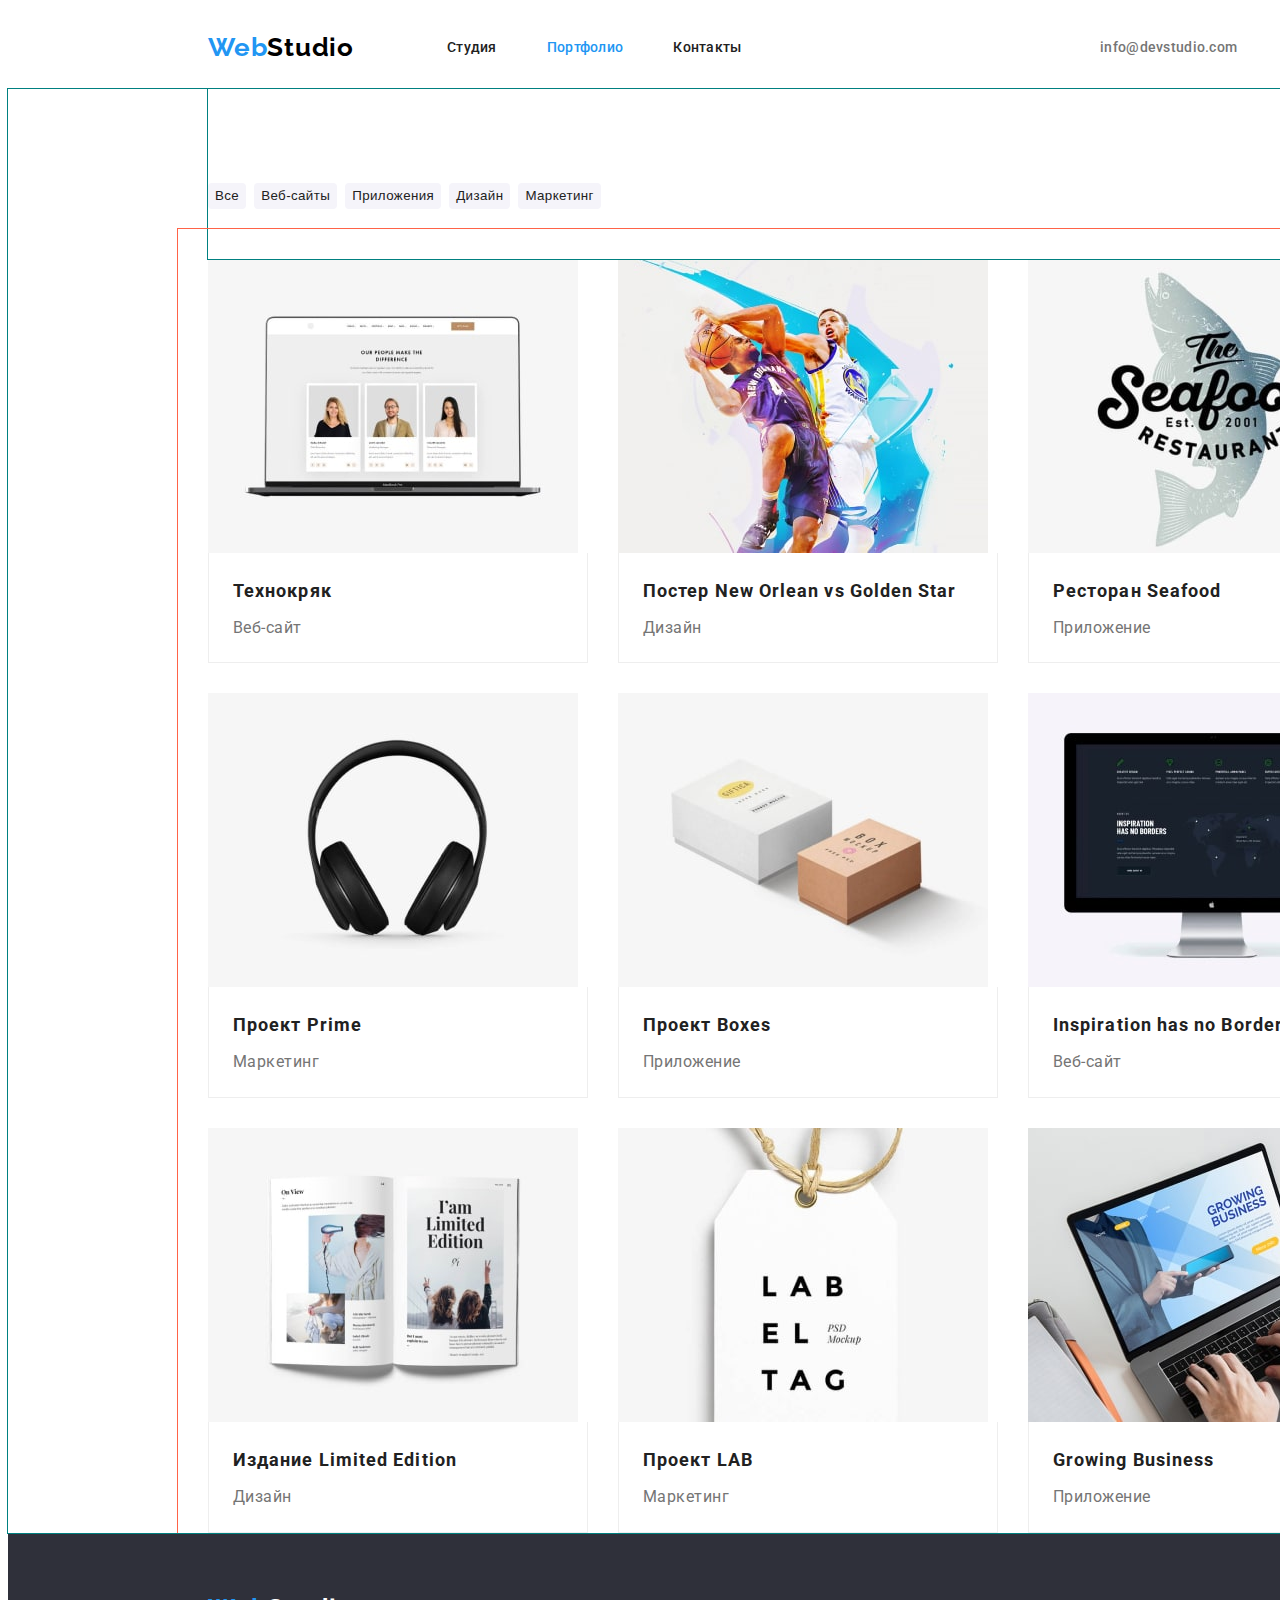
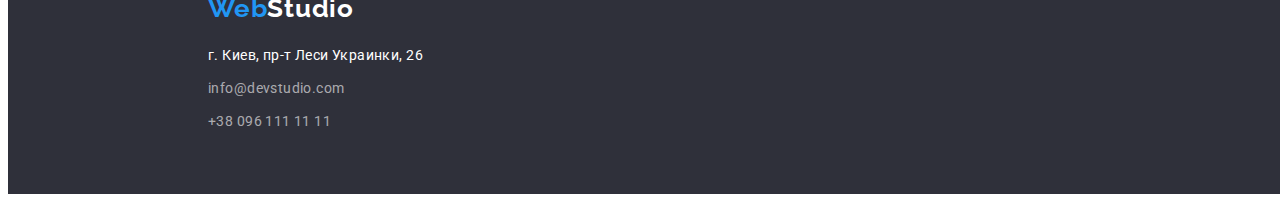
==== portfolio.html @ b5d1a8a9 "копия работы 2" ====
<!DOCTYPE html>
<html lang="ru">
<head>
    <meta charset="UTF-8">
    <meta http-equiv="X-UA-Compatible" content="IE=edge">
    <meta name="viewport" content="width=device-width, initial-scale=1.0">
    <meta name="description" content="Web Studio, Заказать Разработку Десктопного приложения, Мобильного приложения. Недорого: Быстро, Качественно, Уникальный Дизайн.">
    <title>Web Studio - Разработка приложений</title>
    <link rel="shortcut icon" href="image/Favicon.png" type="image/x-icon">
    <link rel="stylesheet" href="https://cdnjs.cloudflare.com/ajax/libs/modern-normalize/1.1.0/modern-normalize.min.css"
        integrity="sha512-wpPYUAdjBVSE4KJnH1VR1HeZfpl1ub8YT/NKx4PuQ5NmX2tKuGu6U/JRp5y+Y8XG2tV+wKQpNHVUX03MfMFn9Q=="
        crossorigin="anonymous" referrerpolicy="no-referrer">
    <link rel="preconnect" href="https://fonts.googleapis.com">
    <link rel="preconnect" href="https://fonts.gstatic.com" crossorigin>
    <link href="https://fonts.googleapis.com/css2?family=Raleway:wght@700&family=Roboto:wght@400;500;700;900&display=swap"
        rel="stylesheet">
    <link rel="stylesheet" href="css/style.css">
</head>
<body>
    
    <!-- Шапка -->

    <header class="header">
        <div class="header-container container ">
    
            <!-- Главная навигация -->
    
            <nav class="navigation">
                <div class="logo-thumb">
                    <a class="logo" lang="en" href="index.html"><span class="logo-web">Web</span><span
                            class="logo-studio">Studio</span></a>
                </div>
                <ul class="navigation-list list">
                    <li class="navigation-li"><a class="navigation-link" href="index.html">Студия</a></li>
                    <li class="navigation-li"><a class="navigation-link nav" href="portfolio.html">Портфолио</a></li>
                    <li class="navigation-li"><a class="navigation-link" href="/">Контакты</a></li>
                </ul>
            </nav>
    
            <!-- Связь -->
            <ul class="connection list">
                <li class="connection-li"><a class="navigation-connect"
                        href="mailto:info@devstudio.com">info@devstudio.com</a></li>
                <li class="connection-li"><a class="navigation-connect" href="tel:+380961111111">+38 096 111 11 11</a></li>
            </ul>
        </div>
    </header>

        <!-- Портфолио -->

        <section class="portfolio ">

            <div class="container">

                <h1 class="visually-hidden">Портфолио</h1>   <!-- Скрытый, для семантики -->

                <!-- Фильтры портфлио -->

                <div class="filter-block ">
                    <ul class="filtre list">
                        <li class="filtre-btn"><button class="filtre-list" name="button">Все</button></li>
                        <li class="filtre-btn"><button class="filtre-list" name="button">Веб-сайты</button></li>
                        <li class="filtre-btn"><button class="filtre-list" name="button">Приложения</button></li>
                        <li class="filtre-btn"><button class="filtre-list" name="button">Дизайн</button></li>
                        <li class="filtre-btn"><button class="filtre-list" name="button">Маркетинг</button></li>
                    </ul>
                </div>
                

                <!-- Портфолио-Все  -->

                <div>

                    <ul class="content list">

                        <!-- Технокряк -->

                        <li class="content-list">
                            <div class="card">
                                <div class="content-list-item list">
                                    <img class="image" src="./image/portfolio/tehnokryak.jpg" alt="Технокряк" width="370" height="294">
                                </div>
                                <div class="box">
                                    <h2 class="caption">Технокряк</h2>
                                    <p class="subtitle">Веб-сайт</p>
                                </div>
                            </div>
                        </li>

                        <!-- Постер New Orlean vs Golden Star -->

                        <li class="content-list">
                            <div class="card">
                                <div class="content-list-item list">
                                    <img class="image" src="./image/portfolio/Poster-Ne-Orlean-vs-Golden-Star.jpg" alt="Постер New Orlean vs Golden Star" width="370" height="294">
                                </div>
                                <div class="box">
                                    <h2 class="caption" lang="en">Постер New Orlean vs Golden Star</h2>
                                    <p class="subtitle">Дизайн</p>
                                </div>
                            </div>
                        </li>
                        
                        <!-- Ресторан Seafood -->

                        <li class="content-list">
                            <div class="card">
                                <div class="content-list-item list">
                                    <img class="image" src="./image/portfolio/Restoran-Seafood.jpg" alt="Ресторан Seafood" width="370" height="294">
                                </div>
                                <div class="box">
                                    <h2 class="caption" lang="en">Ресторан Seafood</h2>
                                    <p class="subtitle">Приложение</p>
                                </div>
                            </div>
                        </li>

                        <!-- Проект Prime -->

                        <li class="content-list">
                            <div class="card">
                                <div class="content-list-item list">
                                    <img class="image" src="./image/portfolio/Proekt-Prime.jpg" alt="Проект Prime" width="370" height="294">
                                </div>
                                <div class="box">
                                    <h2 class="caption" lang="en">Проект Prime</h2>
                                    <p class="subtitle">Маркетинг</p>
                                </div>
                            </div>
                        </li>

                        <!-- Проект Boxes -->

                        <li class="content-list">
                            <div class="card">
                                <div class="content-list-item list">
                                    <img class="image" src="./image/portfolio/Proekt-Boxes.jpg" alt="Проект Boxes" width="370" height="294">
                                </div>
                                <div class="box">
                                    <h2 class="caption" lang="en">Проект Boxes</h2>
                                    <p class="subtitle">Приложение</p>
                                </div>
                            </div>
                        </li>
                        
                        <!-- Inspiration has no Borders -->

                        <li class="content-list">
                            <div class="card">
                                <div class="content-list-item list">
                                    <img class="image" src="./image/portfolio/Inspiration-has-no-Borders.jpg" alt="Inspiration has no Borders" width="370" height="294">
                                </div>
                                <div class="box">
                                    <h2 class="caption" lang="en">Inspiration has no Borders</h2>
                                    <p class="subtitle">Веб-сайт</p>
                                </div>
                            </div>  
                        </li>

                        <!-- Издание Limited Edition -->

                        <li class="content-list">
                            <div class="card">
                                <div class="content-list-item list">
                                    <img class="image" src="./image/portfolio/Izdanie-Limited-Edition.jpg" alt="Издание Limited Edition" width="370" height="294">
                                </div>
                                <div class="box">
                                    <h2 class="caption" lang="en">Издание Limited Edition</h2>
                                    <p class="subtitle">Дизайн</p>
                                </div>
                            </div>
                        </li>
                        
                        <!-- Проект LAB -->

                        <li class="content-list">
                            <div class="card">
                                <div class="content-list-item list">
                                    <img class="image" src="./image/portfolio/Proekt-LAB.jpg" alt="Проект LAB" width="370" height="294">
                                </div>  
                                <div class="box">
                                    <h2 class="caption" lang="en">Проект LAB</h2>
                                    <p class="subtitle">Маркетинг</p>
                                </div>
                            </div>
                        </li>

                        <!-- Growing Business -->

                        <li class="content-list">
                            <div class="card">
                                <div class="content-list-item list">
                                    <img class="image" src="./image/portfolio/Growing-Business.jpg" alt="Growing Business" width="370" height="294">
                                </div>
                                <div class="box">
                                    <h2 class="caption" lang="en">Growing Business</h2>
                                    <p class="subtitle">Приложение</p>
                                </div>
                            </div>
                        </li>
                    </ul>
                </div>
            </div>
        </section>

        <!-- Подвал -->

    <footer class="footer">
        <div class="container">
    
            <!-- Логотип -->
    
            <a class="logo logo-footer" lang="en" href="index.html"><span class="logo-web">Web</span><span
                    class="logo-studio-footer">Studio</span></a>
    
            <!-- Блок адресс -->
    
            <address class="address">
                <a class="footer-navigation list"
                    href="https://www.google.com/maps/place/%D0%B1%D1%83%D0%BB.+%D0%9B%D0%B5%D1%81%D0%B8+%D0%A3%D0%BA%D1%80%D0%B0%D0%B8%D0%BD%D0%BA%D0%B8,+26,+%D0%9A%D0%B8%D0%B5%D0%B2,"
                    target="_blank" rel="noreferrer noopeneer">г. Киев, пр-т Леси Украинки, 26</a>
                <a class="footer-connect mail list" href="mailto:info@devstudio.com">info@devstudio.com</a>
                <a class="footer-connect tel list" href="tel:+380961111111">+38 096 111 11 11</a>
            </address>
        </div>
    </footer>
</body>

</html>
---- css/style.css ----
:root {
  --page-text: #212121;
  --primary-text-color: #757575;
  --secondary-text-color: #2196f3;
  --third-text-color: #ffffff;
  --primary-background-color: #ffffff;
  --secondary-background-color: #f5f4fa;
}

body {
  font-family: 'Roboto', sans-serif;
  background: var(--primary-background-color);
  color: var(--page-text);
  font-size: 16px;
  font-style: normal;
}

h1,
h2,
h3,
h4,
h5,
h6,
p {
  margin: 0;
}

ul {
  margin-top: 0;
  margin-bottom: 0;
}

/* ----------------Шапка--------------- */

/* ---Логотип--- */

.header {
  width: 1600px;
  margin-right: auto;
  margin-left: auto;
  align-items: center;
  background-color: var(--primary-background-color);
}

.header-container {
  display: flex;
  align-items: center;
  border-bottom: 1px solid #ececec;
}

/* ---Контейнер--- */

.container {
  width: 1200px;
  margin: 0 auto;
  padding: 0 15px;
}

.logo-thumb {
  display: block;
  padding-top: 24px;
  padding-bottom: 25px;
  margin-right: 93px;
}

.logo {
  font-family: 'Raleway', sans-serif;
  text-decoration: none;
  font-weight: 700;
  font-size: 26px;
  line-height: 1.192;
  letter-spacing: 0.03em;
}

.logo-web {
  color: var(--secondary-text-color);
}

.logo-studio {
  color: #000000;
}

/* ---Навигация--- */

.navigation {
  display: flex;
  align-items: center;
}

.navigation-list {
  display: flex;
  padding: 0;
}

/* Сброс стилей */

.list {
  list-style: none;
  text-decoration: none;
  font-style: normal;
}

.navigation-list .navigation-li:not(:last-child) {
  margin-right: 50px;
}

.navigation-link {
  color: var(--page-text);
  text-decoration: none;
  font-weight: 500;
  font-size: 14px;
  line-height: 1.14;
  letter-spacing: 0.02em;

  display: block;
  padding: 16px 0;
}

.nav {
  color: var(--secondary-text-color);
}

.navigation-link:hover,
.navigation-link:focus {
  color: var(--secondary-text-color);
}

/* ---Связь--- */

.connection {
  display: flex;
  margin-left: auto;
  padding: 0;
}

.connection-li + .connection-li {
  margin-left: 50px;
}

.navigation-connect {
  color: var(--primary-text-color);
  text-decoration: none;
  font-weight: 500;
  font-size: 14px;
  line-height: 1.14;
  letter-spacing: 0.02em;

  display: block;
  padding: 16px 0;
}

.navigation-connect:hover,
.navigation-connect:focus {
  color: var(--secondary-text-color);
}

/* --------------Блок герой--------------- */

.hero-section {
  text-align: center;
  padding-bottom: 94px;
}

.hero {
  width: 1600px;
  margin-right: auto;
  margin-left: auto;
  align-items: center;
  background-color: #2f303a;
}

.hero-image {
  display: block;
}

.hero-content {
  display: block;
  padding-top: 200px;
  padding-bottom: 200px;
}

.hero-text {
  color: var(--third-text-color);
  font-weight: 900;
  font-size: 44px;
  line-height: 1.36;
  text-align: center;
  letter-spacing: 0.06em;
  text-transform: uppercase;

  margin-bottom: 30px;
  /* outline: 1px solid tomato; */
  display: inline-block;
  padding: 0 46px;
}

.button {
  color: var(--third-text-color);
  background-color: var(--secondary-text-color);
  border: 1px solid transparent;
  border-radius: 4px;
  cursor: pointer;
  height: 50px;
  min-width: 200px;
  text-align: center;

  padding: 10px 32px;
  display: block;
  margin: 0 auto;
}

.button:hover,
.button:focus,
.button:active {
  background-color: #188ce8;
}

/* ---------------Особенности----------- */

/* скрытый текст Особенности */

.visually-hidden {
  position: absolute;
  width: 1px;
  height: 1px;
  margin: -1px;
  padding: 0;
  overflow: hidden;
  border: 0;
  clip: rect(0 0 0 0);
}

.feature-section {
  width: 1600px;
  margin-right: auto;
  margin-left: auto;
  padding-bottom: 94px;
  background-color: var(--primary-background-color);
}

.item {
  display: flex;
  padding: 0;
}

.item-list:not(:last-child) {
  margin-right: 30px;
}

.headline {
  color: var(--page-text);
  font-weight: 700;
  font-size: 14px;
  line-height: 1.14;
  letter-spacing: 0.03em;
  text-transform: uppercase;

  display: inline-block;
  margin-bottom: 10px;
}

.text {
  color: var(--primary-text-color);
  font-size: 14px;
  line-height: 1.71;
  letter-spacing: 0.03em;

  display: inline-block;
}

/* -------------Чем мы занимаемся----------- */
.occupation-section {
  width: 1600px;
  margin-right: auto;
  margin-left: auto;
  background-color: var(--primary-background-color);
}

.occupation {
  /* outline: 1px solid tomato; */
  padding-bottom: 94px;
}

.heading {
  font-weight: 700;
  font-size: 36px;
  line-height: 1.16;
  text-align: center;
  letter-spacing: 0.03em;

  display: block;
  margin-bottom: 50px;
}

.heading-list {
  display: flex;
  padding: 0;
}

.heading-li {
  display: block;
}

.heading-li:not(:last-child) {
  margin-right: 30px;
}

.occupation-image {
  display: block;
  max-width: 100%;
}

/* ---------------Наша команда-------------- */

.command-section {
  background-color: var(--secondary-background-color);
  /* outline: 1px solid rgb(35, 180, 16); */
  width: 1600px;
  margin-right: auto;
  margin-left: auto;
}

.command {
  padding: 94px 0;
  margin: 0 auto;
}

.command-heading {
  color: var(--page-text);
  font-weight: 700;
  font-size: 36px;
  line-height: 1.16;
  text-align: center;
  letter-spacing: 0.03em;

  display: block;
  margin-bottom: 50px;
}

.command-item {
  display: flex;
  justify-content: center;
  padding: 0;
}

.command-list {
  min-height: 368px;
  border-radius: 0px 0px 4px 4px;
  box-shadow: 0px 1px 3px rgba(0, 0, 0, 0.12), 0px 1px 1px rgba(0, 0, 0, 0.14),
    0px 2px 1px rgba(0, 0, 0, 0.2);
  background-color: var(--primary-background-color);
}

.command-list:not(:last-child) {
  margin-right: 30px;
}

.command-image {
  display: block;
  max-width: 100%;
  margin-bottom: 30px;
}

.command-name {
  color: var(--page-text);
  font-weight: 500;
  font-size: 16px;
  line-height: 1.18;
  text-align: center;
  letter-spacing: 0.03em;
  margin-bottom: 10px;
}

.commands-position {
  color: var(--primary-text-color);
  font-size: 16px;
  line-height: 1.18;
  text-align: center;
  letter-spacing: 0.03em;
}

/* --------------Портфолио------------ */

.portfolio {
  width: 1600px;
  margin-right: auto;
  margin-left: auto;
  background-color: var(--primary-background-color);

  outline: 1px solid teal;
}

.filter-block {
  /* margin-left: auto;
  margin-right: auto; */
  /* margin-bottom: 20px; */

  outline: 1px solid teal;
  padding-top: 94px;
}

.filtre {
  display: flex;
  padding: 0;
  /* justify-content: center; */
}

.filtre-btn:not(:last-child) {
  margin-right: 8px;
}

.filtre-list {
  color: var(--page-text);
  border: 1px solid transparent;
  background-color: #f5f4fa;
  border-radius: 4px;
  font-weight: 500;
  line-height: 1.62;
  text-align: center;
  letter-spacing: 0.03em;
  cursor: pointer;

  display: block;
  margin-bottom: 50px;
}

.filtre-list:hover,
.filtre-list:focus {
  color: var(--third-text-color);
  background-color: #2196f3;
}

/* ---Портфолио-Все--- */

/* .portfolio-content {
  display: flex;
} */

.content {
  display: flex;
  flex-wrap: wrap;
  padding: 0;

  margin-top: -30px;
  margin-bottom: 0;
  margin-left: -30px;

  outline: 1px solid tomato;
}

.content > .content-list {
  flex-basis: calc(100% / 3 - 30px);

  margin-top: 30px;
  margin-left: 30px;
  max-height: auto;
}

.image {
  display: block;
  height: auto;
  max-width: 100%;
}

.box {
  padding: 20px 24px;
  border-left: 1px solid #eeeeee;
  border-right: 1px solid #eeeeee;
  border-bottom: 1px solid #eeeeee;
}

.caption {
  color: var(--page-text);
  font-weight: 700;
  font-size: 18px;
  line-height: 2;
  letter-spacing: 0.06em;
}

.subtitle {
  color: var(--primary-text-color);
  line-height: 1.87;
  letter-spacing: 0.03em;

  margin-top: 4px;
}

/* ---------------Подвал -------------*/

.footer {
  width: 1600px;
  background-color: #2f303a;
  margin-left: auto;
  margin-right: auto;
}

/* ---Логотип--- */

.logo-footer {
  display: block;
  padding-top: 60px;
  margin-bottom: 20px;
}

.logo-studio-footer {
  color: #ffffff;
}

/* ---Блок адресс--- */

/* .address {} */

.footer-navigation {
  color: var(--third-text-color);
  font-size: 14px;
  line-height: 1.71;
  letter-spacing: 0.03em;

  display: block;
  margin-bottom: 9px;
}

.footer-navigation:hover,
.footer-navigation:focus {
  color: var(--secondary-text-color);
}
.footer-connect {
  color: rgb(255, 255, 255, 0.6);
  font-size: 14px;
  line-height: 1.71;
  letter-spacing: 0.03em;

  display: block;
  margin-bottom: 9px;
}

.footer-connect:hover,
.footer-connect:focus {
  color: var(--secondary-text-color);
}

.tel {
  padding-bottom: 60px;
  padding-right: 0;
  margin-right: 0;
}
.footer-group {
  /* flex-direction: column; */
}
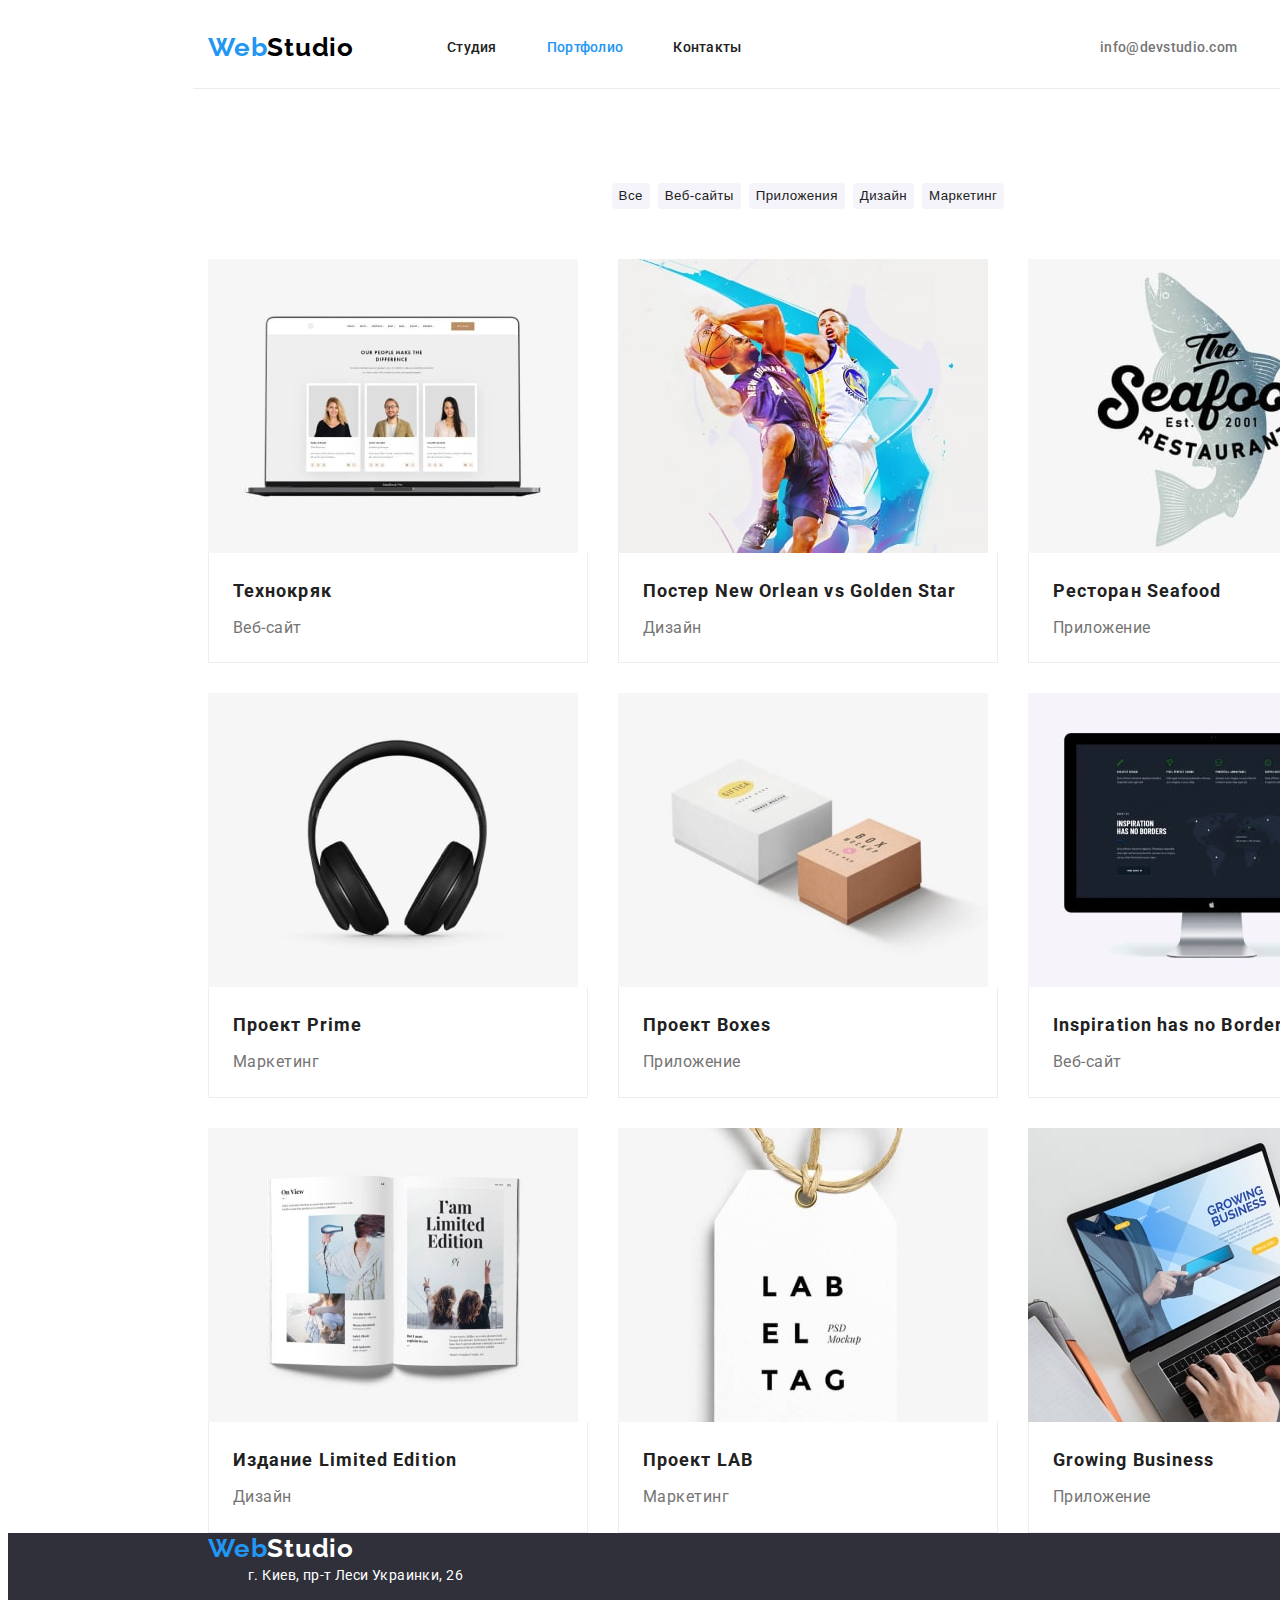
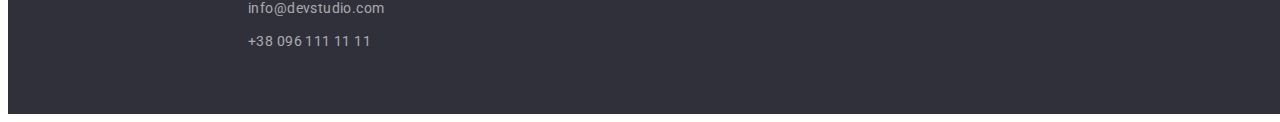
==== commit 5e0469f8: "работа с флекс бокс" ====
--- a/portfolio.html
+++ b/portfolio.html
@@ -209,18 +209,27 @@
         <div class="container">
     
             <!-- Логотип -->
-    
-            <a class="logo logo-footer" lang="en" href="index.html"><span class="logo-web">Web</span><span
+                 <div class="logo-footer-test">
+                    <a class="logo logo-footer" lang="en" href="index.html"><span class="logo-web">Web</span><span
                     class="logo-studio-footer">Studio</span></a>
-    
+                 </div>
+
             <!-- Блок адресс -->
     
             <address class="address">
-                <a class="footer-navigation list"
-                    href="https://www.google.com/maps/place/%D0%B1%D1%83%D0%BB.+%D0%9B%D0%B5%D1%81%D0%B8+%D0%A3%D0%BA%D1%80%D0%B0%D0%B8%D0%BD%D0%BA%D0%B8,+26,+%D0%9A%D0%B8%D0%B5%D0%B2,"
-                    target="_blank" rel="noreferrer noopeneer">г. Киев, пр-т Леси Украинки, 26</a>
-                <a class="footer-connect mail list" href="mailto:info@devstudio.com">info@devstudio.com</a>
-                <a class="footer-connect tel list" href="tel:+380961111111">+38 096 111 11 11</a>
+                <ul class="adr-test">
+                    <li class="address-list list">
+                        <a class="footer-navigation list"
+                            href="https://www.google.com/maps/place/%D0%B1%D1%83%D0%BB.+%D0%9B%D0%B5%D1%81%D0%B8+%D0%A3%D0%BA%D1%80%D0%B0%D0%B8%D0%BD%D0%BA%D0%B8,+26,+%D0%9A%D0%B8%D0%B5%D0%B2,"
+                            target="_blank" rel="noreferrer noopeneer">г. Киев, пр-т Леси Украинки, 26</a></li>
+                    <li class="address-list list">
+                        <a class="footer-connect mail list" href="mailto:info@devstudio.com">info@devstudio.com</a></li>
+                    <li class="address-list list">
+                        <a class="footer-connect tel list" href="tel:+380961111111">+38 096 111 11 11</a></li>
+                </ul>
+                
+                
+                
             </address>
         </div>
     </footer>
--- a/css/style.css
+++ b/css/style.css
@@ -387,22 +387,19 @@
   margin-left: auto;
   background-color: var(--primary-background-color);
 
-  outline: 1px solid teal;
+  /* outline: 1px solid teal; */
 }
 
 .filter-block {
-  /* margin-left: auto;
-  margin-right: auto; */
-  /* margin-bottom: 20px; */
-
-  outline: 1px solid teal;
+  /* outline: 1px solid teal; */
   padding-top: 94px;
 }
 
 .filtre {
   display: flex;
   padding: 0;
-  /* justify-content: center; */
+  margin-bottom: 50px;
+  justify-content: center;
 }
 
 .filtre-btn:not(:last-child) {
@@ -421,7 +418,6 @@
   cursor: pointer;
 
   display: block;
-  margin-bottom: 50px;
 }
 
 .filtre-list:hover,
@@ -432,10 +428,6 @@
 
 /* ---Портфолио-Все--- */
 
-/* .portfolio-content {
-  display: flex;
-} */
-
 .content {
   display: flex;
   flex-wrap: wrap;
@@ -445,7 +437,7 @@
   margin-bottom: 0;
   margin-left: -30px;
 
-  outline: 1px solid tomato;
+  /* outline: 1px solid tomato; */
 }
 
 .content > .content-list {
@@ -497,9 +489,12 @@
 /* ---Логотип--- */
 
 .logo-footer {
-  display: block;
+  /* display: block; */
   padding-top: 60px;
   margin-bottom: 20px;
+  margin-right: 0;
+
+  padding-right: 0;
 }
 
 .logo-studio-footer {
@@ -507,8 +502,6 @@
 }
 
 /* ---Блок адресс--- */
-
-/* .address {} */
 
 .footer-navigation {
   color: var(--third-text-color);
@@ -517,13 +510,16 @@
   letter-spacing: 0.03em;
 
   display: block;
-  margin-bottom: 9px;
+  margin-right: 0;
+
+  padding-right: 0;
 }
 
 .footer-navigation:hover,
 .footer-navigation:focus {
   color: var(--secondary-text-color);
 }
+
 .footer-connect {
   color: rgb(255, 255, 255, 0.6);
   font-size: 14px;
@@ -531,7 +527,10 @@
   letter-spacing: 0.03em;
 
   display: block;
-  margin-bottom: 9px;
+  margin-top: 9px;
+  margin-right: 0;
+
+  padding-right: 0;
 }
 
 .footer-connect:hover,
@@ -544,6 +543,11 @@
   padding-right: 0;
   margin-right: 0;
 }
-.footer-group {
-  /* flex-direction: column; */
-}
+
+.address-list {
+  display: flex;
+  padding: 0;
+}
+.logo-footer-test {
+  display: block;
+}
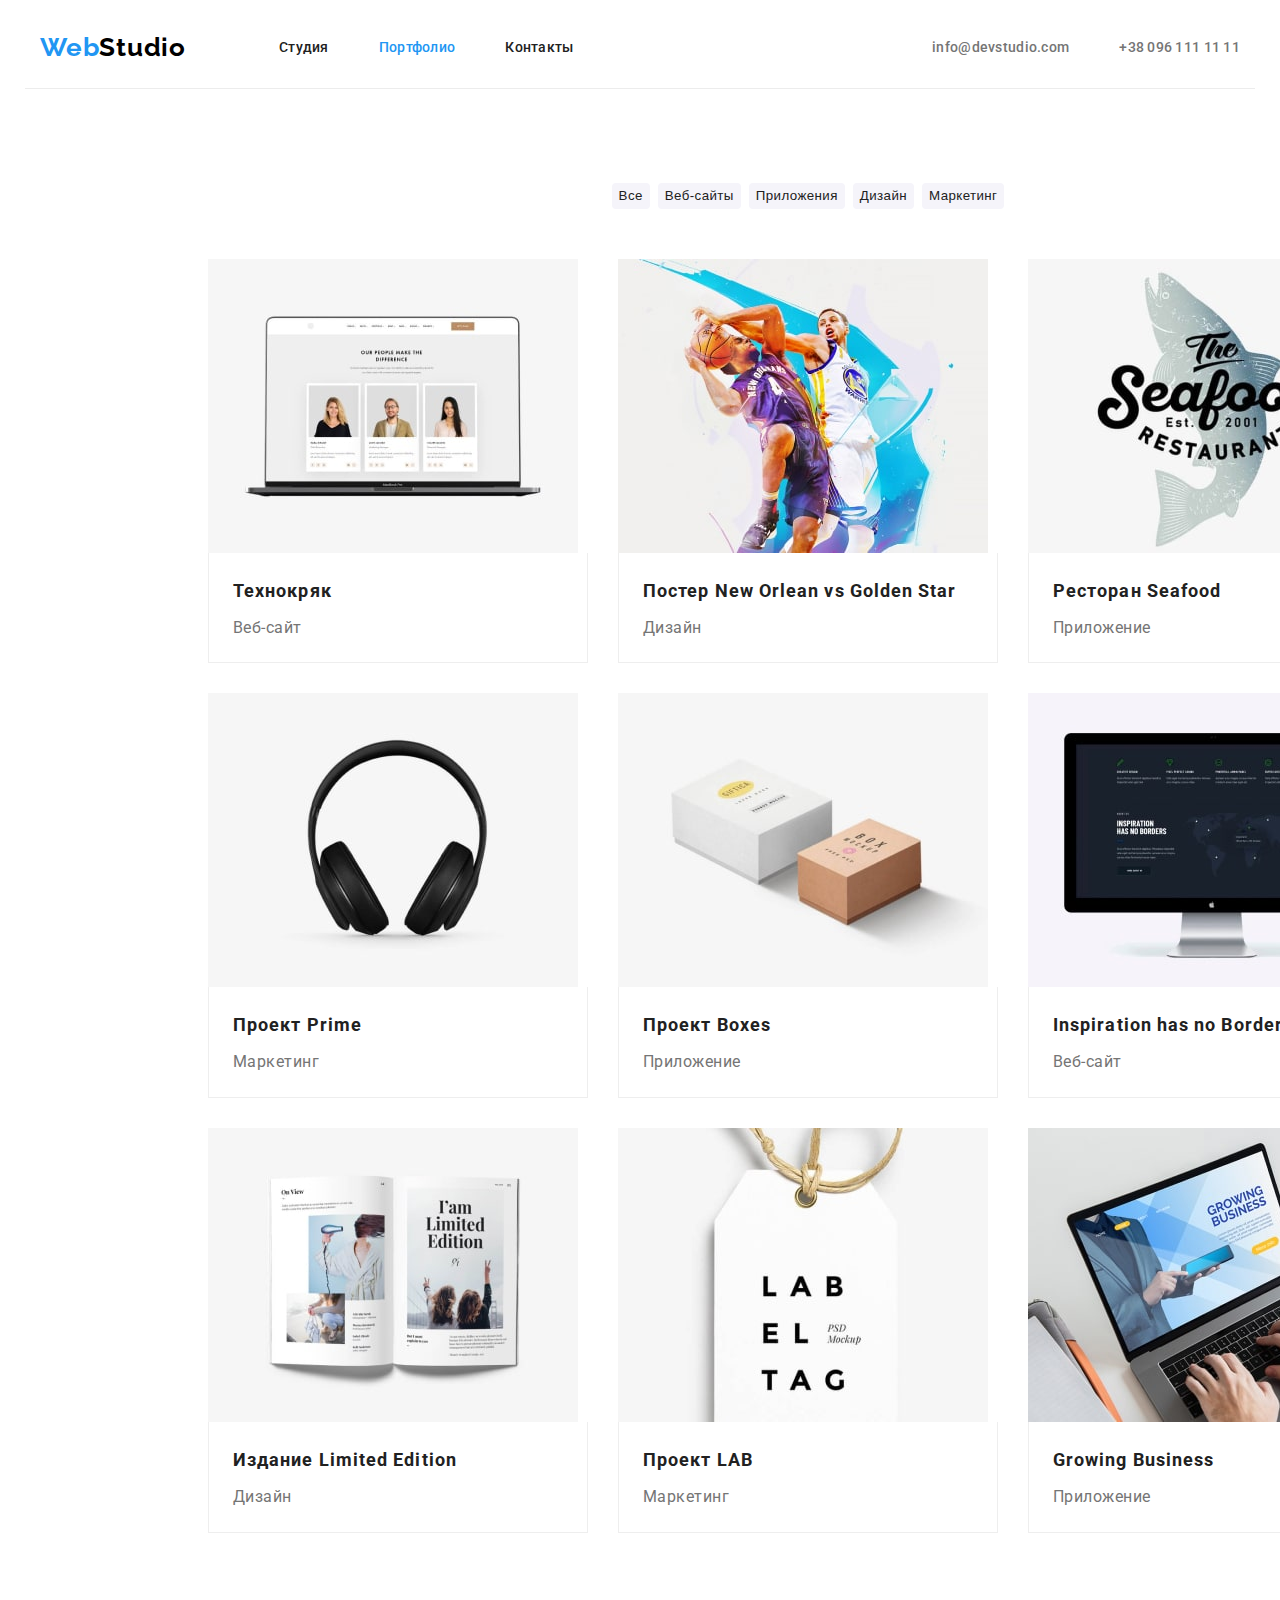
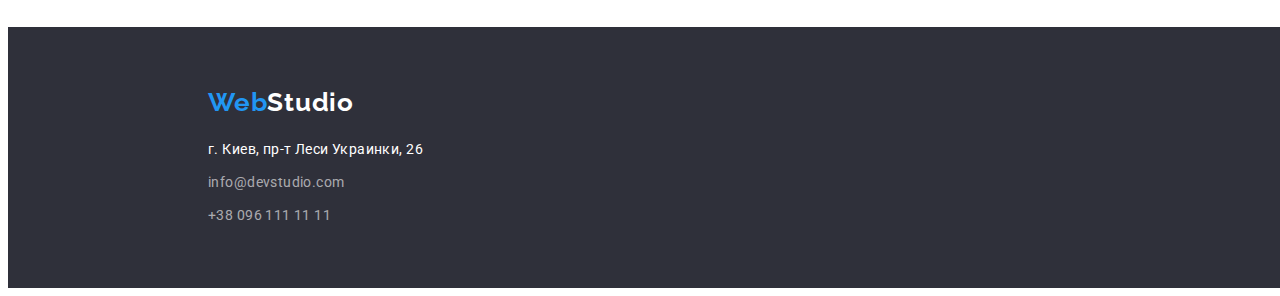
==== commit 5e72a4aa: "работа перед проверкой дз" ====
--- a/portfolio.html
+++ b/portfolio.html
@@ -209,7 +209,8 @@
         <div class="container">
     
             <!-- Логотип -->
-                 <div class="logo-footer-test">
+
+                 <div class="logo-footer-thumb">
                     <a class="logo logo-footer" lang="en" href="index.html"><span class="logo-web">Web</span><span
                     class="logo-studio-footer">Studio</span></a>
                  </div>
@@ -217,19 +218,16 @@
             <!-- Блок адресс -->
     
             <address class="address">
-                <ul class="adr-test">
+                <ul class="address-table list">
                     <li class="address-list list">
                         <a class="footer-navigation list"
                             href="https://www.google.com/maps/place/%D0%B1%D1%83%D0%BB.+%D0%9B%D0%B5%D1%81%D0%B8+%D0%A3%D0%BA%D1%80%D0%B0%D0%B8%D0%BD%D0%BA%D0%B8,+26,+%D0%9A%D0%B8%D0%B5%D0%B2,"
                             target="_blank" rel="noreferrer noopeneer">г. Киев, пр-т Леси Украинки, 26</a></li>
                     <li class="address-list list">
-                        <a class="footer-connect mail list" href="mailto:info@devstudio.com">info@devstudio.com</a></li>
+                        <a class="footer-connect list" href="mailto:info@devstudio.com">info@devstudio.com</a></li>
                     <li class="address-list list">
-                        <a class="footer-connect tel list" href="tel:+380961111111">+38 096 111 11 11</a></li>
-                </ul>
-                
-                
-                
+                        <a class="footer-connect list" href="tel:+380961111111">+38 096 111 11 11</a></li>
+                </ul> 
             </address>
         </div>
     </footer>
--- a/css/style.css
+++ b/css/style.css
@@ -26,8 +26,12 @@
 }
 
 ul {
-  margin-top: 0;
-  margin-bottom: 0;
+  margin: 0;
+  padding: 0;
+}
+
+img {
+  display: block;
 }
 
 /* ----------------Шапка--------------- */
@@ -35,10 +39,6 @@
 /* ---Логотип--- */
 
 .header {
-  width: 1600px;
-  margin-right: auto;
-  margin-left: auto;
-  align-items: center;
   background-color: var(--primary-background-color);
 }
 
@@ -89,7 +89,6 @@
 
 .navigation-list {
   display: flex;
-  padding: 0;
 }
 
 /* Сброс стилей */
@@ -100,7 +99,7 @@
   font-style: normal;
 }
 
-.navigation-list .navigation-li:not(:last-child) {
+.navigation-li:not(:last-child) {
   margin-right: 50px;
 }
 
@@ -189,9 +188,9 @@
   text-transform: uppercase;
 
   margin-bottom: 30px;
-  /* outline: 1px solid tomato; */
   display: inline-block;
   padding: 0 46px;
+  min-width: 696px;
 }
 
 .button {
@@ -231,16 +230,18 @@
 }
 
 .feature-section {
-  width: 1600px;
-  margin-right: auto;
-  margin-left: auto;
   padding-bottom: 94px;
   background-color: var(--primary-background-color);
 }
 
 .item {
   display: flex;
-  padding: 0;
+}
+
+.item-list {
+  display: block;
+  min-width: 270px;
+  min-height: 101px;
 }
 
 .item-list:not(:last-child) {
@@ -254,8 +255,6 @@
   line-height: 1.14;
   letter-spacing: 0.03em;
   text-transform: uppercase;
-
-  display: inline-block;
   margin-bottom: 10px;
 }
 
@@ -264,11 +263,10 @@
   font-size: 14px;
   line-height: 1.71;
   letter-spacing: 0.03em;
-
-  display: inline-block;
 }
 
 /* -------------Чем мы занимаемся----------- */
+
 .occupation-section {
   width: 1600px;
   margin-right: auto;
@@ -277,7 +275,6 @@
 }
 
 .occupation {
-  /* outline: 1px solid tomato; */
   padding-bottom: 94px;
 }
 
@@ -294,7 +291,6 @@
 
 .heading-list {
   display: flex;
-  padding: 0;
 }
 
 .heading-li {
@@ -314,7 +310,6 @@
 
 .command-section {
   background-color: var(--secondary-background-color);
-  /* outline: 1px solid rgb(35, 180, 16); */
   width: 1600px;
   margin-right: auto;
   margin-left: auto;
@@ -340,7 +335,6 @@
 .command-item {
   display: flex;
   justify-content: center;
-  padding: 0;
 }
 
 .command-list {
@@ -386,20 +380,14 @@
   margin-right: auto;
   margin-left: auto;
   background-color: var(--primary-background-color);
-
-  /* outline: 1px solid teal; */
-}
-
-.filter-block {
-  /* outline: 1px solid teal; */
   padding-top: 94px;
+  padding-bottom: 94px;
 }
 
 .filtre {
   display: flex;
-  padding: 0;
+  justify-content: center;
   margin-bottom: 50px;
-  justify-content: center;
 }
 
 .filtre-btn:not(:last-child) {
@@ -431,25 +419,20 @@
 .content {
   display: flex;
   flex-wrap: wrap;
-  padding: 0;
 
   margin-top: -30px;
   margin-bottom: 0;
   margin-left: -30px;
-
-  /* outline: 1px solid tomato; */
 }
 
 .content > .content-list {
   flex-basis: calc(100% / 3 - 30px);
-
   margin-top: 30px;
   margin-left: 30px;
   max-height: auto;
 }
 
 .image {
-  display: block;
   height: auto;
   max-width: 100%;
 }
@@ -473,7 +456,6 @@
   color: var(--primary-text-color);
   line-height: 1.87;
   letter-spacing: 0.03em;
-
   margin-top: 4px;
 }
 
@@ -488,31 +470,36 @@
 
 /* ---Логотип--- */
 
-.logo-footer {
-  /* display: block; */
+.logo-footer-thumb {
+  display: block;
   padding-top: 60px;
   margin-bottom: 20px;
-  margin-right: 0;
-
-  padding-right: 0;
 }
 
 .logo-studio-footer {
   color: #ffffff;
 }
 
-/* ---Блок адресс--- */
+/* ---Блок адрес--- */
+
+.address-table {
+  padding-bottom: 60px;
+  margin-top: 20px;
+}
+
+.address-list {
+  display: flex;
+}
+
+.address-list:not(:last-child) {
+  margin-bottom: 9px;
+}
 
 .footer-navigation {
   color: var(--third-text-color);
   font-size: 14px;
   line-height: 1.71;
   letter-spacing: 0.03em;
-
-  display: block;
-  margin-right: 0;
-
-  padding-right: 0;
 }
 
 .footer-navigation:hover,
@@ -527,9 +514,7 @@
   letter-spacing: 0.03em;
 
   display: block;
-  margin-top: 9px;
   margin-right: 0;
-
   padding-right: 0;
 }
 
@@ -537,17 +522,3 @@
 .footer-connect:focus {
   color: var(--secondary-text-color);
 }
-
-.tel {
-  padding-bottom: 60px;
-  padding-right: 0;
-  margin-right: 0;
-}
-
-.address-list {
-  display: flex;
-  padding: 0;
-}
-.logo-footer-test {
-  display: block;
-}
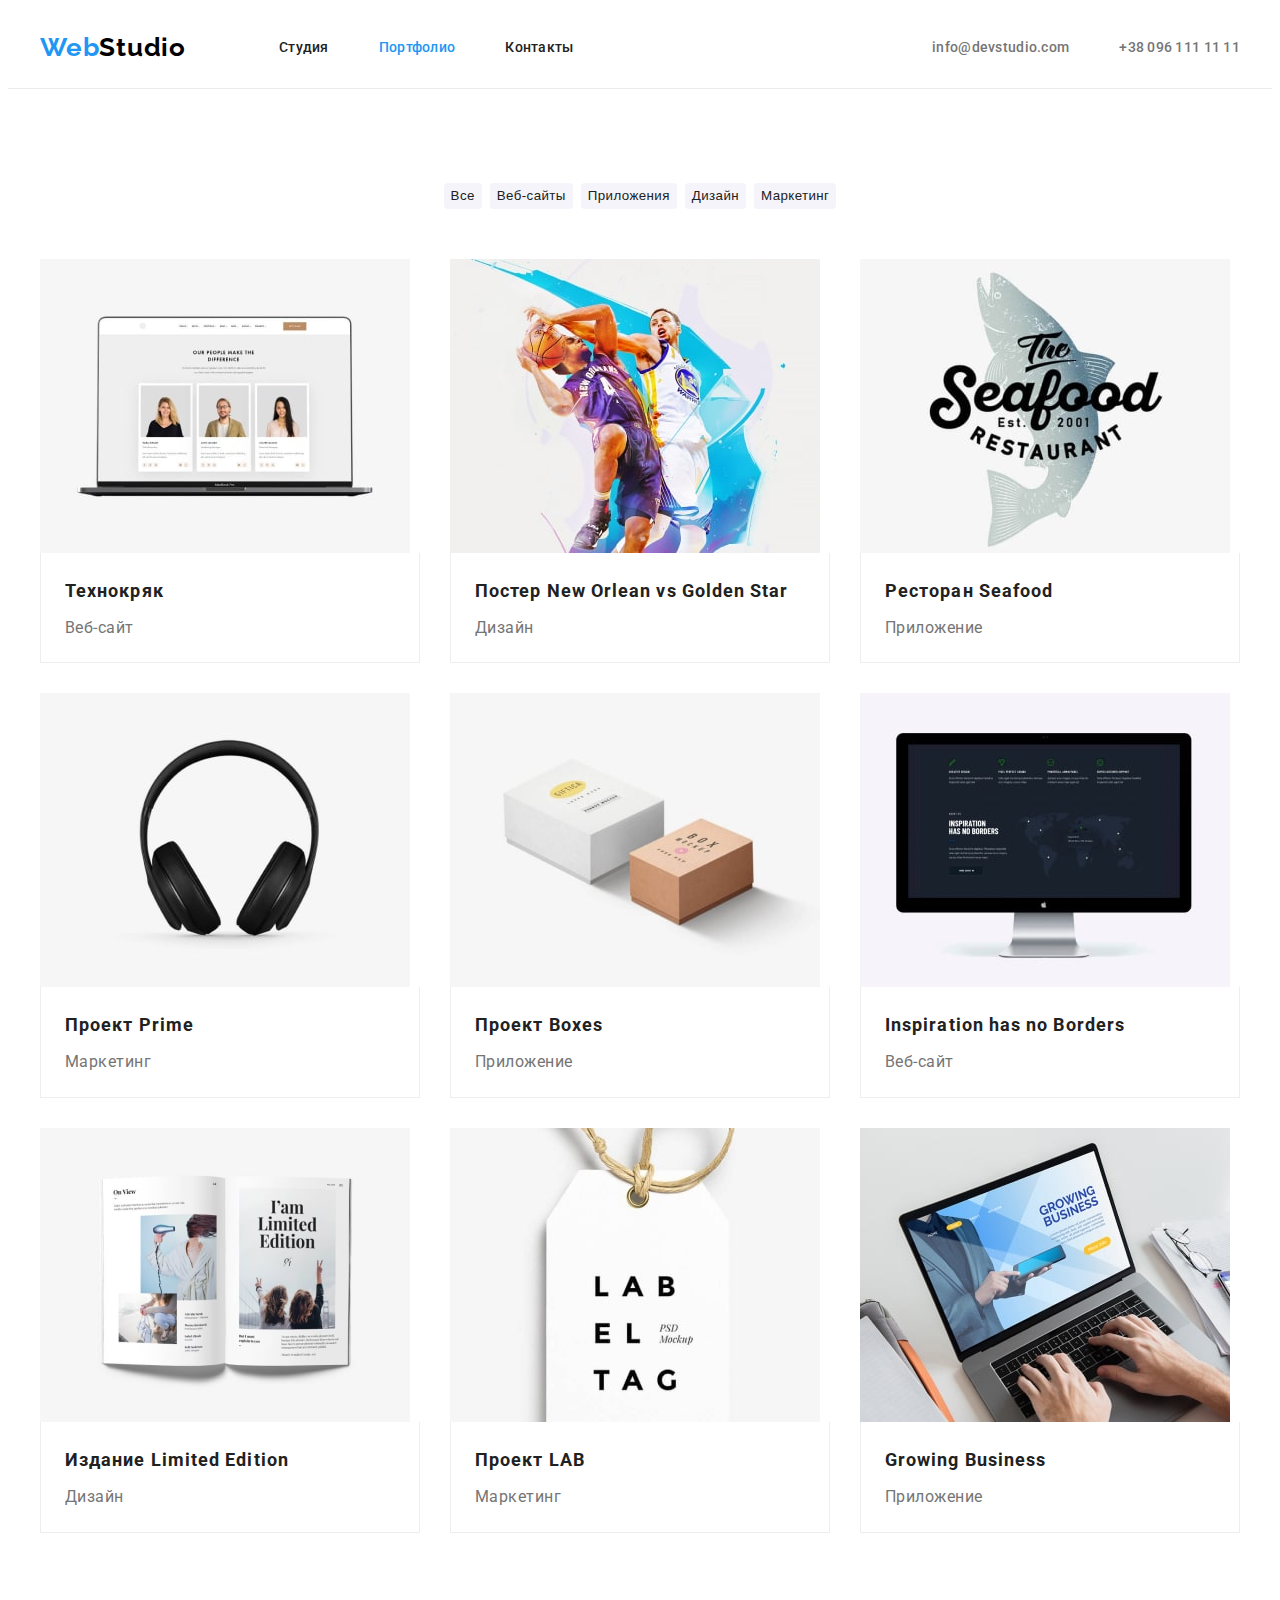
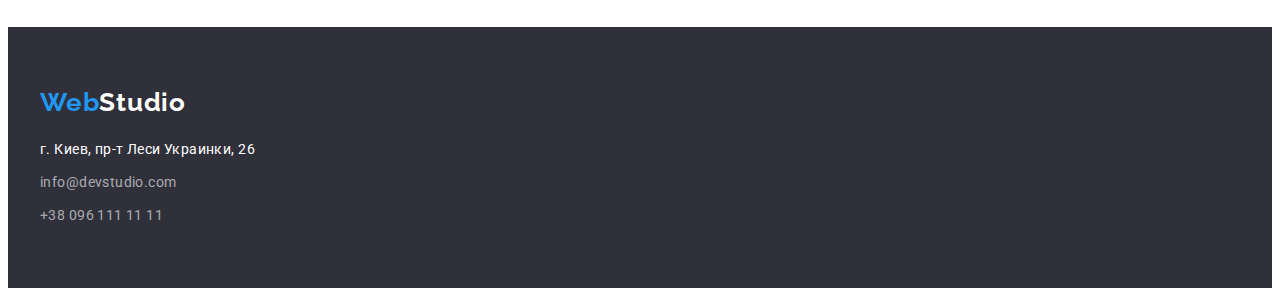
==== commit 379b3a6c: "исправление по замечаниям" ====
--- a/portfolio.html
+++ b/portfolio.html
@@ -26,10 +26,8 @@
             <!-- Главная навигация -->
     
             <nav class="navigation">
-                <div class="logo-thumb">
-                    <a class="logo" lang="en" href="index.html"><span class="logo-web">Web</span><span
-                            class="logo-studio">Studio</span></a>
-                </div>
+                <a class="logo" lang="en" href="index.html"><span class="logo-web">Web</span><span
+                    class="logo-studio">Studio</span></a>
                 <ul class="navigation-list list">
                     <li class="navigation-li"><a class="navigation-link" href="index.html">Студия</a></li>
                     <li class="navigation-li"><a class="navigation-link nav" href="portfolio.html">Портфолио</a></li>
@@ -46,191 +44,147 @@
         </div>
     </header>
 
-        <!-- Портфолио -->
+            <!-- Портфолио -->
 
-        <section class="portfolio ">
+    <section class="portfolio ">
+        <div class="container">
+            <h1 class="visually-hidden">Портфолио</h1>   <!-- Скрытый, для семантики -->
 
-            <div class="container">
+        <!-- Фильтры портфлио -->
 
-                <h1 class="visually-hidden">Портфолио</h1>   <!-- Скрытый, для семантики -->
-
-                <!-- Фильтры портфлио -->
-
-                <div class="filter-block ">
-                    <ul class="filtre list">
-                        <li class="filtre-btn"><button class="filtre-list" name="button">Все</button></li>
-                        <li class="filtre-btn"><button class="filtre-list" name="button">Веб-сайты</button></li>
-                        <li class="filtre-btn"><button class="filtre-list" name="button">Приложения</button></li>
-                        <li class="filtre-btn"><button class="filtre-list" name="button">Дизайн</button></li>
-                        <li class="filtre-btn"><button class="filtre-list" name="button">Маркетинг</button></li>
-                    </ul>
-                </div>
-                
+        <ul class="filtre list">
+            <li class="filtre-btn"><button class="filtre-list" name="button">Все</button></li>
+            <li class="filtre-btn"><button class="filtre-list" name="button">Веб-сайты</button></li>
+            <li class="filtre-btn"><button class="filtre-list" name="button">Приложения</button></li>
+            <li class="filtre-btn"><button class="filtre-list" name="button">Дизайн</button></li>
+            <li class="filtre-btn"><button class="filtre-list" name="button">Маркетинг</button></li>
+        </ul>
 
                 <!-- Портфолио-Все  -->
 
-                <div>
+        <ul class="content list">
 
-                    <ul class="content list">
+            <!-- Технокряк -->
 
-                        <!-- Технокряк -->
+            <li class="content-list">                            
+                <img class="image" src="./image/portfolio/tehnokryak.jpg" alt="Технокряк" width="370">
+                <div class="box">
+                    <h2 class="caption">Технокряк</h2>
+                    <p class="subtitle">Веб-сайт</p>
+                </div>
+            </li>
 
-                        <li class="content-list">
-                            <div class="card">
-                                <div class="content-list-item list">
-                                    <img class="image" src="./image/portfolio/tehnokryak.jpg" alt="Технокряк" width="370" height="294">
-                                </div>
-                                <div class="box">
-                                    <h2 class="caption">Технокряк</h2>
-                                    <p class="subtitle">Веб-сайт</p>
-                                </div>
-                            </div>
-                        </li>
+            <!-- Постер New Orlean vs Golden Star -->
 
-                        <!-- Постер New Orlean vs Golden Star -->
+            <li class="content-list">
+                <img class="image" src="./image/portfolio/Poster-Ne-Orlean-vs-Golden-Star.jpg" alt="Постер New Orlean vs Golden Star" width="370">
+                <div class="box">
+                    <h2 class="caption" lang="en">Постер New Orlean vs Golden Star</h2>
+                    <p class="subtitle">Дизайн</p>
+                </div>                        
+            </li>
+                
+            <!-- Ресторан Seafood -->
 
-                        <li class="content-list">
-                            <div class="card">
-                                <div class="content-list-item list">
-                                    <img class="image" src="./image/portfolio/Poster-Ne-Orlean-vs-Golden-Star.jpg" alt="Постер New Orlean vs Golden Star" width="370" height="294">
-                                </div>
-                                <div class="box">
-                                    <h2 class="caption" lang="en">Постер New Orlean vs Golden Star</h2>
-                                    <p class="subtitle">Дизайн</p>
-                                </div>
-                            </div>
-                        </li>
-                        
-                        <!-- Ресторан Seafood -->
+            <li class="content-list">
+                <img class="image" src="./image/portfolio/Restoran-Seafood.jpg" alt="Ресторан Seafood" width="370">
+                <div class="box">
+                    <h2 class="caption" lang="en">Ресторан Seafood</h2>
+                    <p class="subtitle">Приложение</p>
+                </div>
+            </li>
 
-                        <li class="content-list">
-                            <div class="card">
-                                <div class="content-list-item list">
-                                    <img class="image" src="./image/portfolio/Restoran-Seafood.jpg" alt="Ресторан Seafood" width="370" height="294">
-                                </div>
-                                <div class="box">
-                                    <h2 class="caption" lang="en">Ресторан Seafood</h2>
-                                    <p class="subtitle">Приложение</p>
-                                </div>
-                            </div>
-                        </li>
+            <!-- Проект Prime -->
 
-                        <!-- Проект Prime -->
+            <li class="content-list">
+                <img class="image" src="./image/portfolio/Proekt-Prime.jpg" alt="Проект Prime" width="370">
+                <div class="box">
+                    <h2 class="caption" lang="en">Проект Prime</h2>
+                    <p class="subtitle">Маркетинг</p>
+                </div>
+            </li>
 
-                        <li class="content-list">
-                            <div class="card">
-                                <div class="content-list-item list">
-                                    <img class="image" src="./image/portfolio/Proekt-Prime.jpg" alt="Проект Prime" width="370" height="294">
-                                </div>
-                                <div class="box">
-                                    <h2 class="caption" lang="en">Проект Prime</h2>
-                                    <p class="subtitle">Маркетинг</p>
-                                </div>
-                            </div>
-                        </li>
+            <!-- Проект Boxes -->
 
-                        <!-- Проект Boxes -->
+            <li class="content-list">
+                <img class="image" src="./image/portfolio/Proekt-Boxes.jpg" alt="Проект Boxes" width="370">
+                <div class="box">
+                    <h2 class="caption" lang="en">Проект Boxes</h2>
+                    <p class="subtitle">Приложение</p>
+                </div>
+            </li>
+                
+            <!-- Inspiration has no Borders -->
 
-                        <li class="content-list">
-                            <div class="card">
-                                <div class="content-list-item list">
-                                    <img class="image" src="./image/portfolio/Proekt-Boxes.jpg" alt="Проект Boxes" width="370" height="294">
-                                </div>
-                                <div class="box">
-                                    <h2 class="caption" lang="en">Проект Boxes</h2>
-                                    <p class="subtitle">Приложение</p>
-                                </div>
-                            </div>
-                        </li>
-                        
-                        <!-- Inspiration has no Borders -->
+            <li class="content-list">
+                <img class="image" src="./image/portfolio/Inspiration-has-no-Borders.jpg" alt="Inspiration has no Borders" width="370">
+                <div class="box">
+                    <h2 class="caption" lang="en">Inspiration has no Borders</h2>
+                    <p class="subtitle">Веб-сайт</p>
+                </div>                
+            </li>
 
-                        <li class="content-list">
-                            <div class="card">
-                                <div class="content-list-item list">
-                                    <img class="image" src="./image/portfolio/Inspiration-has-no-Borders.jpg" alt="Inspiration has no Borders" width="370" height="294">
-                                </div>
-                                <div class="box">
-                                    <h2 class="caption" lang="en">Inspiration has no Borders</h2>
-                                    <p class="subtitle">Веб-сайт</p>
-                                </div>
-                            </div>  
-                        </li>
+            <!-- Издание Limited Edition -->
 
-                        <!-- Издание Limited Edition -->
+            <li class="content-list">
+                <img class="image" src="./image/portfolio/Izdanie-Limited-Edition.jpg" alt="Издание Limited Edition" width="370">
+                <div class="box">
+                    <h2 class="caption" lang="en">Издание Limited Edition</h2>
+                    <p class="subtitle">Дизайн</p>
+                </div>            
+            </li>
+                
+            <!-- Проект LAB -->
 
-                        <li class="content-list">
-                            <div class="card">
-                                <div class="content-list-item list">
-                                    <img class="image" src="./image/portfolio/Izdanie-Limited-Edition.jpg" alt="Издание Limited Edition" width="370" height="294">
-                                </div>
-                                <div class="box">
-                                    <h2 class="caption" lang="en">Издание Limited Edition</h2>
-                                    <p class="subtitle">Дизайн</p>
-                                </div>
-                            </div>
-                        </li>
-                        
-                        <!-- Проект LAB -->
+            <li class="content-list">
+                <img class="image" src="./image/portfolio/Proekt-LAB.jpg" alt="Проект LAB" width="370">
+                <div class="box">
+                    <h2 class="caption" lang="en">Проект LAB</h2>
+                    <p class="subtitle">Маркетинг</p>
+                </div>
+            </li>
 
-                        <li class="content-list">
-                            <div class="card">
-                                <div class="content-list-item list">
-                                    <img class="image" src="./image/portfolio/Proekt-LAB.jpg" alt="Проект LAB" width="370" height="294">
-                                </div>  
-                                <div class="box">
-                                    <h2 class="caption" lang="en">Проект LAB</h2>
-                                    <p class="subtitle">Маркетинг</p>
-                                </div>
-                            </div>
-                        </li>
+            <!-- Growing Business -->
 
-                        <!-- Growing Business -->
+            <li class="content-list">
+                <img class="image" src="./image/portfolio/Growing-Business.jpg" alt="Growing Business" width="370">
+                <div class="box">
+                    <h2 class="caption" lang="en">Growing Business</h2>
+                    <p class="subtitle">Приложение</p>
+                </div>
+            </li>
+        </ul>    
+        </div>
+    </section>
 
-                        <li class="content-list">
-                            <div class="card">
-                                <div class="content-list-item list">
-                                    <img class="image" src="./image/portfolio/Growing-Business.jpg" alt="Growing Business" width="370" height="294">
-                                </div>
-                                <div class="box">
-                                    <h2 class="caption" lang="en">Growing Business</h2>
-                                    <p class="subtitle">Приложение</p>
-                                </div>
-                            </div>
-                        </li>
-                    </ul>
-                </div>
-            </div>
-        </section>
-
-        <!-- Подвал -->
+    <!-- Подвал -->
 
     <footer class="footer">
-        <div class="container">
+    <div class="container">
+
+    <!-- Логотип -->
     
-            <!-- Логотип -->
-
-                 <div class="logo-footer-thumb">
-                    <a class="logo logo-footer" lang="en" href="index.html"><span class="logo-web">Web</span><span
-                    class="logo-studio-footer">Studio</span></a>
-                 </div>
-
-            <!-- Блок адресс -->
-    
+        <a class="logo logo-footer" lang="en" href="index.html"><span class="logo-web">Web</span><span
+            class="logo-studio-footer">Studio</span></a>
+        
+            <!-- Блок адрес -->
+            
             <address class="address">
                 <ul class="address-table list">
                     <li class="address-list list">
                         <a class="footer-navigation list"
                             href="https://www.google.com/maps/place/%D0%B1%D1%83%D0%BB.+%D0%9B%D0%B5%D1%81%D0%B8+%D0%A3%D0%BA%D1%80%D0%B0%D0%B8%D0%BD%D0%BA%D0%B8,+26,+%D0%9A%D0%B8%D0%B5%D0%B2,"
-                            target="_blank" rel="noreferrer noopeneer">г. Киев, пр-т Леси Украинки, 26</a></li>
+                            target="_blank" rel="noreferrer noopeneer">г. Киев, пр-т Леси Украинки, 26</a>
+                    </li>
                     <li class="address-list list">
-                        <a class="footer-connect list" href="mailto:info@devstudio.com">info@devstudio.com</a></li>
+                        <a class="footer-connect list" href="mailto:info@devstudio.com">info@devstudio.com</a>
+                    </li>
                     <li class="address-list list">
-                        <a class="footer-connect list" href="tel:+380961111111">+38 096 111 11 11</a></li>
-                </ul> 
+                        <a class="footer-connect list" href="tel:+380961111111">+38 096 111 11 11</a>
+                    </li>
+                </ul>
             </address>
         </div>
     </footer>
 </body>
-
 </html>--- a/css/style.css
+++ b/css/style.css
@@ -40,12 +40,12 @@
 
 .header {
   background-color: var(--primary-background-color);
+  border-bottom: 1px solid #ececec;
 }
 
 .header-container {
   display: flex;
   align-items: center;
-  border-bottom: 1px solid #ececec;
 }
 
 /* ---Контейнер--- */
@@ -54,13 +54,6 @@
   width: 1200px;
   margin: 0 auto;
   padding: 0 15px;
-}
-
-.logo-thumb {
-  display: block;
-  padding-top: 24px;
-  padding-bottom: 25px;
-  margin-right: 93px;
 }
 
 .logo {
@@ -70,6 +63,9 @@
   font-size: 26px;
   line-height: 1.192;
   letter-spacing: 0.03em;
+
+  display: block;
+  margin-right: 93px;
 }
 
 .logo-web {
@@ -112,7 +108,7 @@
   letter-spacing: 0.02em;
 
   display: block;
-  padding: 16px 0;
+  padding: 32px 0;
 }
 
 .nav {
@@ -129,7 +125,6 @@
 .connection {
   display: flex;
   margin-left: auto;
-  padding: 0;
 }
 
 .connection-li + .connection-li {
@@ -157,25 +152,14 @@
 
 .hero-section {
   text-align: center;
-  padding-bottom: 94px;
-}
-
-.hero {
-  width: 1600px;
-  margin-right: auto;
-  margin-left: auto;
-  align-items: center;
   background-color: #2f303a;
-}
-
-.hero-image {
-  display: block;
-}
-
-.hero-content {
-  display: block;
   padding-top: 200px;
   padding-bottom: 200px;
+}
+
+.hero {
+  margin-right: auto;
+  margin-left: auto;
 }
 
 .hero-text {
@@ -188,9 +172,9 @@
   text-transform: uppercase;
 
   margin-bottom: 30px;
-  display: inline-block;
-  padding: 0 46px;
-  min-width: 696px;
+  margin-left: auto;
+  margin-right: auto;
+  max-width: 696px;
 }
 
 .button {
@@ -202,10 +186,7 @@
   height: 50px;
   min-width: 200px;
   text-align: center;
-
   padding: 10px 32px;
-  display: block;
-  margin: 0 auto;
 }
 
 .button:hover,
@@ -230,6 +211,7 @@
 }
 
 .feature-section {
+  padding-top: 94px;
   padding-bottom: 94px;
   background-color: var(--primary-background-color);
 }
@@ -239,9 +221,7 @@
 }
 
 .item-list {
-  display: block;
-  min-width: 270px;
-  min-height: 101px;
+  width: 270px;
 }
 
 .item-list:not(:last-child) {
@@ -268,13 +248,9 @@
 /* -------------Чем мы занимаемся----------- */
 
 .occupation-section {
-  width: 1600px;
   margin-right: auto;
   margin-left: auto;
   background-color: var(--primary-background-color);
-}
-
-.occupation {
   padding-bottom: 94px;
 }
 
@@ -294,7 +270,7 @@
 }
 
 .heading-li {
-  display: block;
+  width: 370px;
 }
 
 .heading-li:not(:last-child) {
@@ -310,13 +286,12 @@
 
 .command-section {
   background-color: var(--secondary-background-color);
-  width: 1600px;
-  margin-right: auto;
-  margin-left: auto;
+  margin-right: auto;
+  margin-left: auto;
+  padding: 94px 0;
 }
 
 .command {
-  padding: 94px 0;
   margin: 0 auto;
 }
 
@@ -334,11 +309,10 @@
 
 .command-item {
   display: flex;
-  justify-content: center;
 }
 
 .command-list {
-  min-height: 368px;
+  width: 270px;
   border-radius: 0px 0px 4px 4px;
   box-shadow: 0px 1px 3px rgba(0, 0, 0, 0.12), 0px 1px 1px rgba(0, 0, 0, 0.14),
     0px 2px 1px rgba(0, 0, 0, 0.2);
@@ -350,9 +324,11 @@
 }
 
 .command-image {
-  display: block;
   max-width: 100%;
-  margin-bottom: 30px;
+}
+
+.command-text {
+  padding: 30px 0;
 }
 
 .command-name {
@@ -363,6 +339,7 @@
   text-align: center;
   letter-spacing: 0.03em;
   margin-bottom: 10px;
+  display: block;
 }
 
 .commands-position {
@@ -371,12 +348,12 @@
   line-height: 1.18;
   text-align: center;
   letter-spacing: 0.03em;
+  display: block;
 }
 
 /* --------------Портфолио------------ */
 
 .portfolio {
-  width: 1600px;
   margin-right: auto;
   margin-left: auto;
   background-color: var(--primary-background-color);
@@ -404,8 +381,6 @@
   text-align: center;
   letter-spacing: 0.03em;
   cursor: pointer;
-
-  display: block;
 }
 
 .filtre-list:hover,
@@ -429,12 +404,10 @@
   flex-basis: calc(100% / 3 - 30px);
   margin-top: 30px;
   margin-left: 30px;
-  max-height: auto;
 }
 
 .image {
-  height: auto;
-  max-width: 100%;
+  max-width: 370px;
 }
 
 .box {
@@ -462,18 +435,18 @@
 /* ---------------Подвал -------------*/
 
 .footer {
-  width: 1600px;
   background-color: #2f303a;
-  margin-left: auto;
-  margin-right: auto;
+  margin-right: auto;
+  margin-left: auto;
 }
 
 /* ---Логотип--- */
 
-.logo-footer-thumb {
-  display: block;
+.logo-footer {
+  max-width: 145px;
   padding-top: 60px;
   margin-bottom: 20px;
+  margin-right: 0;
 }
 
 .logo-studio-footer {
